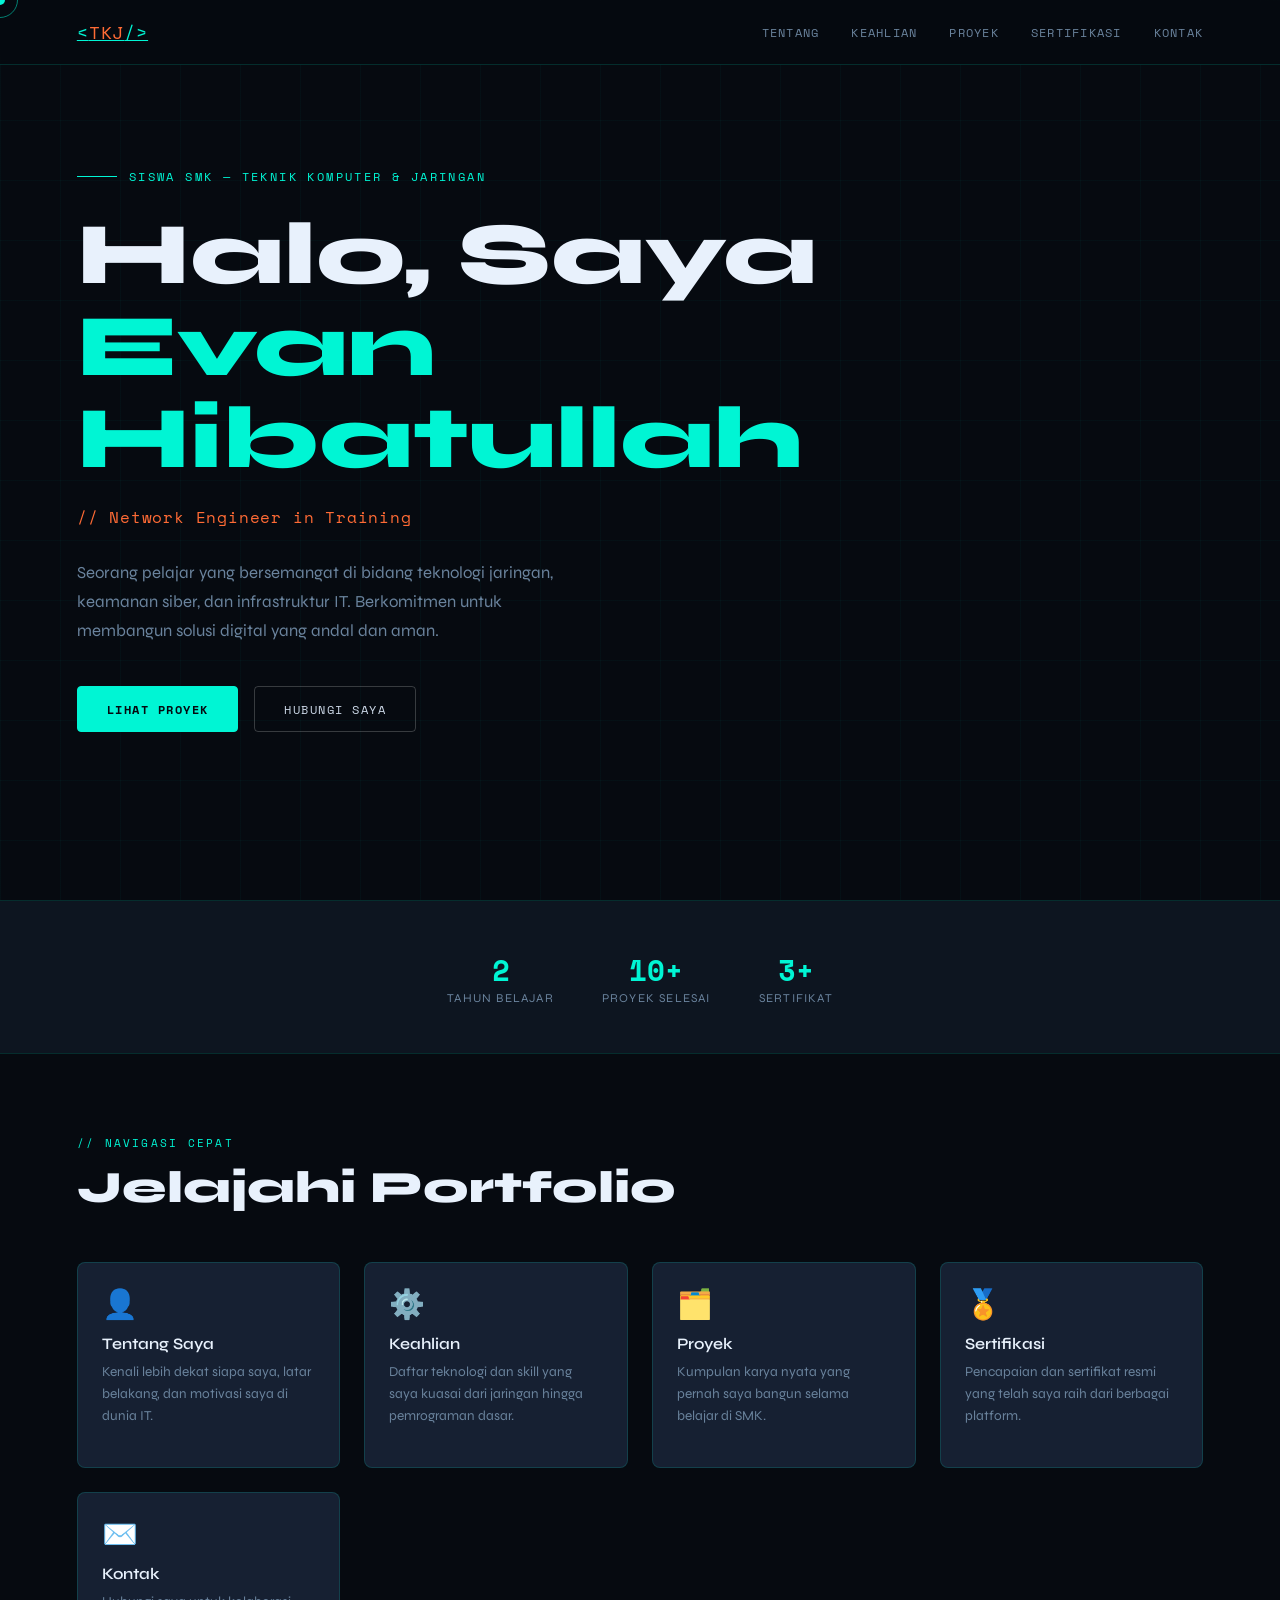
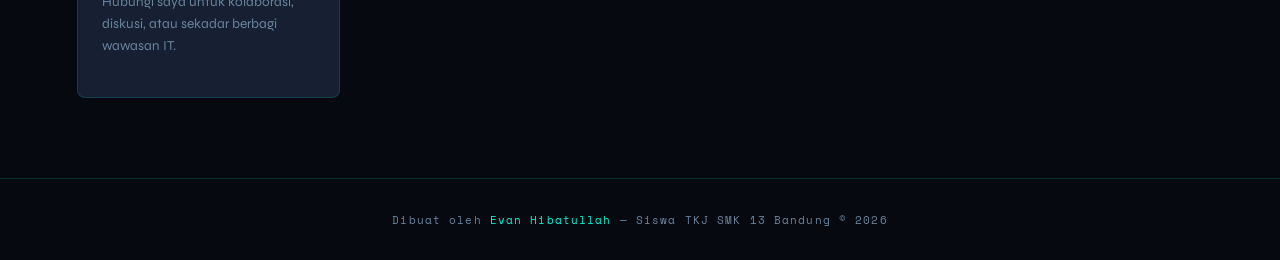
==== index.html @ 5858d68b "Add files via upload" ====
<!DOCTYPE html>
<html lang="id">
<head>
  <meta charset="UTF-8" />
  <meta name="viewport" content="width=device-width, initial-scale=1.0" />
  <title>Evan Hibatullah — Portfolio</title>
  <link rel="preconnect" href="https://fonts.googleapis.com" />
  <link href="https://fonts.googleapis.com/css2?family=Space+Mono:wght@400;700&family=Syne:wght@400;600;800&display=swap" rel="stylesheet" />
  <link rel="stylesheet" href="style.css" />
</head>
<body>

<div class="cursor" id="cursor"></div>
<div class="cursor-ring" id="cursorRing"></div>

<!-- NAV -->
<nav>
  <a href="index.html" class="nav-logo">&lt;<span>TKJ</span>/&gt;</a>
  <ul class="nav-links">
    <li><a href="tentang.html">Tentang</a></li>
    <li><a href="keahlian.html">Keahlian</a></li>
    <li><a href="proyek.html">Proyek</a></li>
    <li><a href="sertifikasi.html">Sertifikasi</a></li>
    <li><a href="kontak.html">Kontak</a></li>
  </ul>
  <div class="hamburger" id="hamburger">
    <span></span><span></span><span></span>
  </div>
</nav>

<!-- HERO -->
<section class="hero">
  <div class="hero-content">
    <div class="hero-tag">Siswa SMK — Teknik Komputer &amp; Jaringan</div>
    <h1>
      Halo, Saya
      <span class="highlight">Evan Hibatullah</span>
    </h1>
    <p class="hero-sub">// Network Engineer in Training</p>
    <p class="hero-desc">
      Seorang pelajar yang bersemangat di bidang teknologi jaringan, keamanan siber, dan infrastruktur IT.
      Berkomitmen untuk membangun solusi digital yang andal dan aman.
    </p>
    <div class="btn-group">
      <a href="proyek.html" class="btn btn-primary">Lihat Proyek</a>
      <a href="kontak.html" class="btn btn-outline">Hubungi Saya</a>
    </div>
  </div>
</section>

<!-- Quick Stats Bar -->
<div class="divider"></div>
<section style="padding: 3rem 6%; background: var(--dark2);">
  <div style="display:flex; gap:3rem; flex-wrap:wrap; justify-content:center;">
    <div style="text-align:center;">
      <span class="stat-num">2</span>
      <span class="stat-label" style="display:block;">Tahun Belajar</span>
    </div>
    <div style="text-align:center;">
      <span class="stat-num">10+</span>
      <span class="stat-label" style="display:block;">Proyek Selesai</span>
    </div>
    <div style="text-align:center;">
      <span class="stat-num">3+</span>
      <span class="stat-label" style="display:block;">Sertifikat</span>
    </div>
  </div>
</section>
<div class="divider"></div>

<!-- Preview Cards -->
<section style="padding: 5rem 6%;">
  <div class="section-tag reveal">// Navigasi Cepat</div>
  <h2 class="section-title reveal">Jelajahi Portfolio</h2>
  <div class="skills-grid">
    <a href="tentang.html" class="skill-card reveal" style="text-decoration:none;">
      <div class="skill-icon">👤</div>
      <div class="skill-name">Tentang Saya</div>
      <div class="skill-desc">Kenali lebih dekat siapa saya, latar belakang, dan motivasi saya di dunia IT.</div>
    </a>
    <a href="keahlian.html" class="skill-card reveal" style="text-decoration:none;">
      <div class="skill-icon">⚙️</div>
      <div class="skill-name">Keahlian</div>
      <div class="skill-desc">Daftar teknologi dan skill yang saya kuasai dari jaringan hingga pemrograman dasar.</div>
    </a>
    <a href="proyek.html" class="skill-card reveal" style="text-decoration:none;">
      <div class="skill-icon">🗂️</div>
      <div class="skill-name">Proyek</div>
      <div class="skill-desc">Kumpulan karya nyata yang pernah saya bangun selama belajar di SMK.</div>
    </a>
    <a href="sertifikasi.html" class="skill-card reveal" style="text-decoration:none;">
      <div class="skill-icon">🏅</div>
      <div class="skill-name">Sertifikasi</div>
      <div class="skill-desc">Pencapaian dan sertifikat resmi yang telah saya raih dari berbagai platform.</div>
    </a>
    <a href="kontak.html" class="skill-card reveal" style="text-decoration:none;">
      <div class="skill-icon">✉️</div>
      <div class="skill-name">Kontak</div>
      <div class="skill-desc">Hubungi saya untuk kolaborasi, diskusi, atau sekadar berbagi wawasan IT.</div>
    </a>
  </div>
</section>

<!-- FOOTER -->
<footer>
  Dibuat oleh <span>Evan Hibatullah</span> — Siswa TKJ SMK 13 Bandung &copy; 2026
</footer>

<script src="main.js"></script>
</body>
</html>
---- style.css ----
/* ===========================
   RESET & ROOT VARIABLES
   =========================== */
*, *::before, *::after {
  box-sizing: border-box;
  margin: 0;
  padding: 0;
}

:root {
  --cyan:        #00f5d4;
  --cyan-dim:    #00c4aa;
  --orange:      #ff6b35;
  --dark:        #060a10;
  --dark2:       #0d1520;
  --dark3:       #111c2d;
  --surface:     #162032;
  --border:      rgba(0, 245, 212, 0.15);
  --text:        #cdd9e8;
  --text-muted:  #6a839d;
  --mono:        'Space Mono', monospace;
  --sans:        'Syne', sans-serif;
}

html {
  scroll-behavior: smooth;
}

body {
  background: var(--dark);
  color: var(--text);
  font-family: var(--sans);
  overflow-x: hidden;
  cursor: none;
}

/* ===========================
   CUSTOM CURSOR
   =========================== */
.cursor {
  width: 10px;
  height: 10px;
  background: var(--cyan);
  border-radius: 50%;
  position: fixed;
  top: 0;
  left: 0;
  pointer-events: none;
  z-index: 9999;
  transform: translate(-50%, -50%);
  transition: transform 0.1s ease;
  mix-blend-mode: screen;
}

.cursor-ring {
  width: 36px;
  height: 36px;
  border: 1px solid rgba(0, 245, 212, 0.5);
  border-radius: 50%;
  position: fixed;
  top: 0;
  left: 0;
  pointer-events: none;
  z-index: 9998;
  transform: translate(-50%, -50%);
  transition: all 0.12s ease;
}

/* ===========================
   GRID BACKGROUND
   =========================== */
body::before {
  content: '';
  position: fixed;
  inset: 0;
  background-image:
    linear-gradient(rgba(0, 245, 212, 0.03) 1px, transparent 1px),
    linear-gradient(90deg, rgba(0, 245, 212, 0.03) 1px, transparent 1px);
  background-size: 60px 60px;
  pointer-events: none;
  z-index: 0;
}

/* ===========================
   NAVIGATION
   =========================== */
nav {
  position: fixed;
  top: 0;
  left: 0;
  right: 0;
  z-index: 100;
  display: flex;
  justify-content: space-between;
  align-items: center;
  padding: 1.2rem 6%;
  background: rgba(6, 10, 16, 0.85);
  backdrop-filter: blur(12px);
  border-bottom: 1px solid var(--border);
}

.nav-logo {
  font-family: var(--mono);
  font-size: 1.1rem;
  color: var(--cyan);
  letter-spacing: 0.05em;
}

.nav-logo span {
  color: var(--orange);
}

.nav-links {
  display: flex;
  gap: 2rem;
  list-style: none;
}

.nav-links a {
  font-family: var(--mono);
  font-size: 0.78rem;
  color: var(--text-muted);
  text-decoration: none;
  letter-spacing: 0.1em;
  text-transform: uppercase;
  transition: color 0.2s;
}

.nav-links a:hover {
  color: var(--cyan);
}

.nav-links a.active {
  color: var(--cyan);
  position: relative;
}

.nav-links a.active::after {
  content: '';
  position: absolute;
  bottom: -4px;
  left: 0;
  right: 0;
  height: 1px;
  background: var(--cyan);
}

/* ===========================
   PAGE HERO (inner pages)
   =========================== */
.page-hero {
  min-height: 38vh;
  display: flex;
  align-items: flex-end;
  padding: 0 6% 3.5rem;
  position: relative;
  z-index: 1;
  border-bottom: 1px solid var(--border);
}

.page-hero-content {
  animation: fadeUp 0.8s ease forwards;
}

.page-hero-tag {
  font-family: var(--mono);
  font-size: 0.7rem;
  color: var(--cyan);
  letter-spacing: 0.2em;
  text-transform: uppercase;
  margin-bottom: 0.8rem;
  display: flex;
  align-items: center;
  gap: 0.75rem;
}

.page-hero-tag::before {
  content: '';
  width: 40px;
  height: 1px;
  background: var(--cyan);
}

.page-hero h1 {
  font-size: clamp(2rem, 5vw, 3.8rem);
  font-weight: 800;
  color: #e8f1fc;
  line-height: 1.1;
}

.page-hero h1 .highlight {
  color: var(--cyan);
}

.page-hero-desc {
  font-size: 1rem;
  color: var(--text-muted);
  margin-top: 1rem;
  max-width: 520px;
  line-height: 1.7;
}

.hamburger {
  display: none;
  flex-direction: column;
  gap: 5px;
  cursor: pointer;
  padding: 4px;
}

.hamburger span {
  display: block;
  width: 24px;
  height: 2px;
  background: var(--cyan);
  border-radius: 2px;
  transition: all 0.3s;
}

/* ===========================
   SECTION SHARED
   =========================== */
section {
  position: relative;
  z-index: 1;
  padding: 6rem 6%;
}

.section-tag {
  font-family: var(--mono);
  font-size: 0.7rem;
  color: var(--cyan);
  letter-spacing: 0.2em;
  text-transform: uppercase;
  margin-bottom: 0.6rem;
}

.section-title {
  font-size: clamp(1.8rem, 4vw, 2.8rem);
  font-weight: 800;
  color: #e8f1fc;
  margin-bottom: 3rem;
}

.divider {
  width: 100%;
  height: 1px;
  background: var(--border);
  position: relative;
  z-index: 1;
}

/* ===========================
   HERO
   =========================== */
.hero {
  min-height: 100vh;
  display: flex;
  align-items: center;
  padding: 0 6%;
}

.hero-content {
  max-width: 780px;
  animation: fadeUp 0.8s ease forwards;
}

.hero-tag {
  font-family: var(--mono);
  font-size: 0.75rem;
  color: var(--cyan);
  letter-spacing: 0.2em;
  text-transform: uppercase;
  margin-bottom: 1.5rem;
  display: flex;
  align-items: center;
  gap: 0.75rem;
}

.hero-tag::before {
  content: '';
  width: 40px;
  height: 1px;
  background: var(--cyan);
}

.hero h1 {
  font-size: clamp(2.8rem, 7vw, 5.5rem);
  font-weight: 800;
  line-height: 1.05;
  color: #e8f1fc;
  margin-bottom: 0.5rem;
}

.hero h1 .highlight {
  color: var(--cyan);
  display: block;
}

.hero-sub {
  font-family: var(--mono);
  font-size: 1rem;
  color: var(--orange);
  margin: 1.2rem 0 1.8rem;
  letter-spacing: 0.05em;
}

.hero-desc {
  font-size: 1.05rem;
  color: var(--text-muted);
  line-height: 1.75;
  max-width: 520px;
  margin-bottom: 2.5rem;
}

.btn-group {
  display: flex;
  gap: 1rem;
  flex-wrap: wrap;
}

.btn {
  font-family: var(--mono);
  font-size: 0.78rem;
  letter-spacing: 0.12em;
  text-transform: uppercase;
  padding: 0.8rem 1.8rem;
  border-radius: 4px;
  cursor: none;
  text-decoration: none;
  transition: all 0.2s;
  display: inline-block;
}

.btn-primary {
  background: var(--cyan);
  color: var(--dark);
  border: 1px solid var(--cyan);
  font-weight: 700;
}

.btn-primary:hover {
  background: transparent;
  color: var(--cyan);
}

.btn-outline {
  background: transparent;
  color: var(--text);
  border: 1px solid rgba(255, 255, 255, 0.2);
}

.btn-outline:hover {
  border-color: var(--cyan);
  color: var(--cyan);
}

/* ===========================
   ABOUT
   =========================== */
.about-grid {
  display: grid;
  grid-template-columns: 1fr 1.4fr;
  gap: 4rem;
  align-items: center;
}

.about-avatar-wrap {
  display: flex;
  justify-content: center;
}

.about-avatar {
  position: relative;
  width: 260px;
  height: 260px;
}

.avatar-frame {
  width: 100%;
  height: 100%;
  border: 2px solid var(--cyan);
  border-radius: 8px;
  display: flex;
  align-items: center;
  justify-content: center;
  background: var(--surface);
  font-size: 5rem;
  position: relative;
  overflow: hidden;
}

.avatar-frame::before {
  content: '';
  position: absolute;
  top: -2px;
  left: -2px;
  right: -2px;
  bottom: -2px;
  background: linear-gradient(135deg, var(--cyan) 0%, transparent 50%, var(--orange) 100%);
  z-index: -1;
  border-radius: 8px;
  opacity: 0.4;
}

.avatar-frame{
    width:100%;
    height:100%;
    overflow:hidden;
    border-radius:10px;
}


.avatar-img{
    width:100%;
    height:100%;
    object-fit:cover;
    object-position:center top;
}

.avatar-dot {
  position: absolute;
  width: 12px;
  height: 12px;
  background: var(--orange);
  border-radius: 50%;
  bottom: -6px;
  right: -6px;
  box-shadow: 0 0 0 4px var(--dark);
}

.about-info {
  font-size: 1rem;
  line-height: 1.75;
  color: var(--text-muted);
}

.about-info p {
  margin-bottom: 1rem;
}

.about-info strong {
  color: var(--text);
}

.about-stats {
  display: flex;
  gap: 2rem;
  margin-top: 2rem;
}

.stat-num {
  font-family: var(--mono);
  font-size: 1.8rem;
  color: var(--cyan);
  font-weight: 700;
  display: block;
}

.stat-label {
  font-size: 0.75rem;
  color: var(--text-muted);
  text-transform: uppercase;
  letter-spacing: 0.1em;
}

/* ===========================
   SKILLS
   =========================== */
.skills-bg {
  background: var(--dark2);
}

.skills-grid {
  display: grid;
  grid-template-columns: repeat(auto-fit, minmax(260px, 1fr));
  gap: 1.5rem;
}

.skill-card {
  background: var(--surface);
  border: 1px solid var(--border);
  border-radius: 8px;
  padding: 1.5rem;
  transition: border-color 0.25s, transform 0.25s;
}

.skill-card:hover {
  border-color: var(--cyan);
  transform: translateY(-4px);
}

.skill-icon {
  font-size: 1.8rem;
  margin-bottom: 0.8rem;
}

.skill-name {
  font-weight: 600;
  font-size: 1rem;
  color: #e8f1fc;
  margin-bottom: 0.5rem;
}

.skill-desc {
  font-size: 0.85rem;
  color: var(--text-muted);
  line-height: 1.6;
  margin-bottom: 1rem;
}

.skill-tags {
  display: flex;
  flex-wrap: wrap;
  gap: 0.4rem;
}

.tag {
  font-family: var(--mono);
  font-size: 0.65rem;
  padding: 0.2rem 0.6rem;
  border-radius: 3px;
  background: rgba(0, 245, 212, 0.08);
  color: var(--cyan);
  border: 1px solid rgba(0, 245, 212, 0.2);
  letter-spacing: 0.05em;
}

/* ===========================
   PROJECTS
   =========================== */
.projects-grid {
  display: grid;
  grid-template-columns: repeat(auto-fit, minmax(300px, 1fr));
  gap: 1.5rem;
}

.project-card {
  background: var(--surface);
  border: 1px solid var(--border);
  border-radius: 8px;
  padding: 1.8rem;
  display: flex;
  flex-direction: column;
  transition: border-color 0.25s, transform 0.25s;
  position: relative;
  overflow: hidden;
}

.project-card::before {
  content: '';
  position: absolute;
  top: 0;
  left: 0;
  right: 0;
  height: 2px;
  background: linear-gradient(90deg, var(--cyan), var(--orange));
  transform: scaleX(0);
  transform-origin: left;
  transition: transform 0.3s;
}

.project-card:hover {
  border-color: rgba(0, 245, 212, 0.4);
  transform: translateY(-4px);
}

.project-card:hover::before {
  transform: scaleX(1);
}

.project-num {
  font-family: var(--mono);
  font-size: 0.65rem;
  color: var(--text-muted);
  letter-spacing: 0.15em;
  margin-bottom: 1rem;
}

.project-title {
  font-size: 1.1rem;
  font-weight: 600;
  color: #e8f1fc;
  margin-bottom: 0.6rem;
}

.project-desc {
  font-size: 0.85rem;
  color: var(--text-muted);
  line-height: 1.65;
  flex: 1;
  margin-bottom: 1.2rem;
}

.project-tags {
  display: flex;
  flex-wrap: wrap;
  gap: 0.4rem;
  margin-bottom: 1.2rem;
}

.project-link {
  font-family: var(--mono);
  font-size: 0.7rem;
  color: var(--cyan);
  text-decoration: none;
  letter-spacing: 0.1em;
  display: inline-flex;
  align-items: center;
  gap: 0.4rem;
  transition: gap 0.2s;
  align-self: flex-start;
}

.project-link:hover {
  gap: 0.8rem;
}

/* ===========================
   CERTIFICATIONS
   =========================== */
.cert-grid {
  display: grid;
  grid-template-columns: repeat(auto-fit, minmax(260px, 1fr));
  gap: 1rem;
}

.cert-card {
  background: var(--dark2);
  border: 1px solid var(--border);
  border-radius: 8px;
  padding: 1.2rem 1.4rem;
  display: flex;
  align-items: center;
  gap: 1rem;
  transition: border-color 0.2s;
}

.cert-card:hover {
  border-color: var(--orange);
}

.cert-badge {
  font-size: 1.5rem;
  flex-shrink: 0;
}

.cert-name {
  font-size: 0.9rem;
  font-weight: 600;
  color: #e8f1fc;
  margin-bottom: 0.2rem;
}

.cert-issuer {
  font-family: var(--mono);
  font-size: 0.7rem;
  color: var(--orange);
  letter-spacing: 0.08em;
}

/* ===========================
   CONTACT
   =========================== */
.contact-bg {
  background: var(--dark2);
}

.contact-inner {
  max-width: 680px;
  margin: 0 auto;
  text-align: center;
}

.contact-inner .section-title {
  margin-bottom: 1rem;
}

.contact-sub {
  font-size: 1rem;
  color: var(--text-muted);
  line-height: 1.7;
  margin-bottom: 2.5rem;
}

.contact-links {
  display: flex;
  justify-content: center;
  gap: 1rem;
  flex-wrap: wrap;
}

.contact-link {
  font-family: var(--mono);
  font-size: 0.75rem;
  letter-spacing: 0.1em;
  text-transform: uppercase;
  padding: 0.75rem 1.5rem;
  border-radius: 4px;
  text-decoration: none;
  border: 1px solid var(--border);
  color: var(--text);
  display: flex;
  align-items: center;
  gap: 0.5rem;
  transition: all 0.2s;
}

.contact-link:hover {
  border-color: var(--cyan);
  color: var(--cyan);
}

/* ===========================
   FOOTER
   =========================== */
footer {
  text-align: center;
  padding: 2rem 6%;
  font-family: var(--mono);
  font-size: 0.7rem;
  color: var(--text-muted);
  border-top: 1px solid var(--border);
  position: relative;
  z-index: 1;
  letter-spacing: 0.1em;
}

footer span {
  color: var(--cyan);
}

/* ===========================
   SCROLL ANIMATION
   =========================== */
.reveal {
  opacity: 0;
  transform: translateY(30px);
  transition: opacity 0.6s ease, transform 0.6s ease;
}

.reveal.visible {
  opacity: 1;
  transform: none;
}

/* ===========================
   KEYFRAMES
   =========================== */
@keyframes fadeUp {
  from {
    opacity: 0;
    transform: translateY(40px);
  }
  to {
    opacity: 1;
    transform: none;
  }
}

/* ===========================
   RESPONSIVE — MOBILE
   =========================== */
@media (max-width: 768px) {
  body {
    cursor: auto;
  }

  .cursor,
  .cursor-ring {
    display: none;
  }

  .btn {
    cursor: pointer;
  }

  nav {
    padding: 1rem 5%;
  }

  .nav-links {
    display: none;
    position: absolute;
    top: 100%;
    left: 0;
    right: 0;
    flex-direction: column;
    gap: 0;
    background: rgba(6, 10, 16, 0.97);
    border-bottom: 1px solid var(--border);
    padding: 1rem 0;
  }

  .nav-links.open {
    display: flex;
  }

  .nav-links li a {
    display: block;
    padding: 0.8rem 6%;
  }

  .hamburger {
    display: flex;
  }

  .about-grid {
    grid-template-columns: 1fr;
    gap: 2.5rem;
  }

  .about-stats {
    justify-content: space-between;
  }

  .skills-grid,
  .projects-grid,
  .cert-grid {
    grid-template-columns: 1fr;
  }

  .hero {
    padding-top: 5rem;
    padding-bottom: 3rem;
    align-items: flex-start;
  }
}
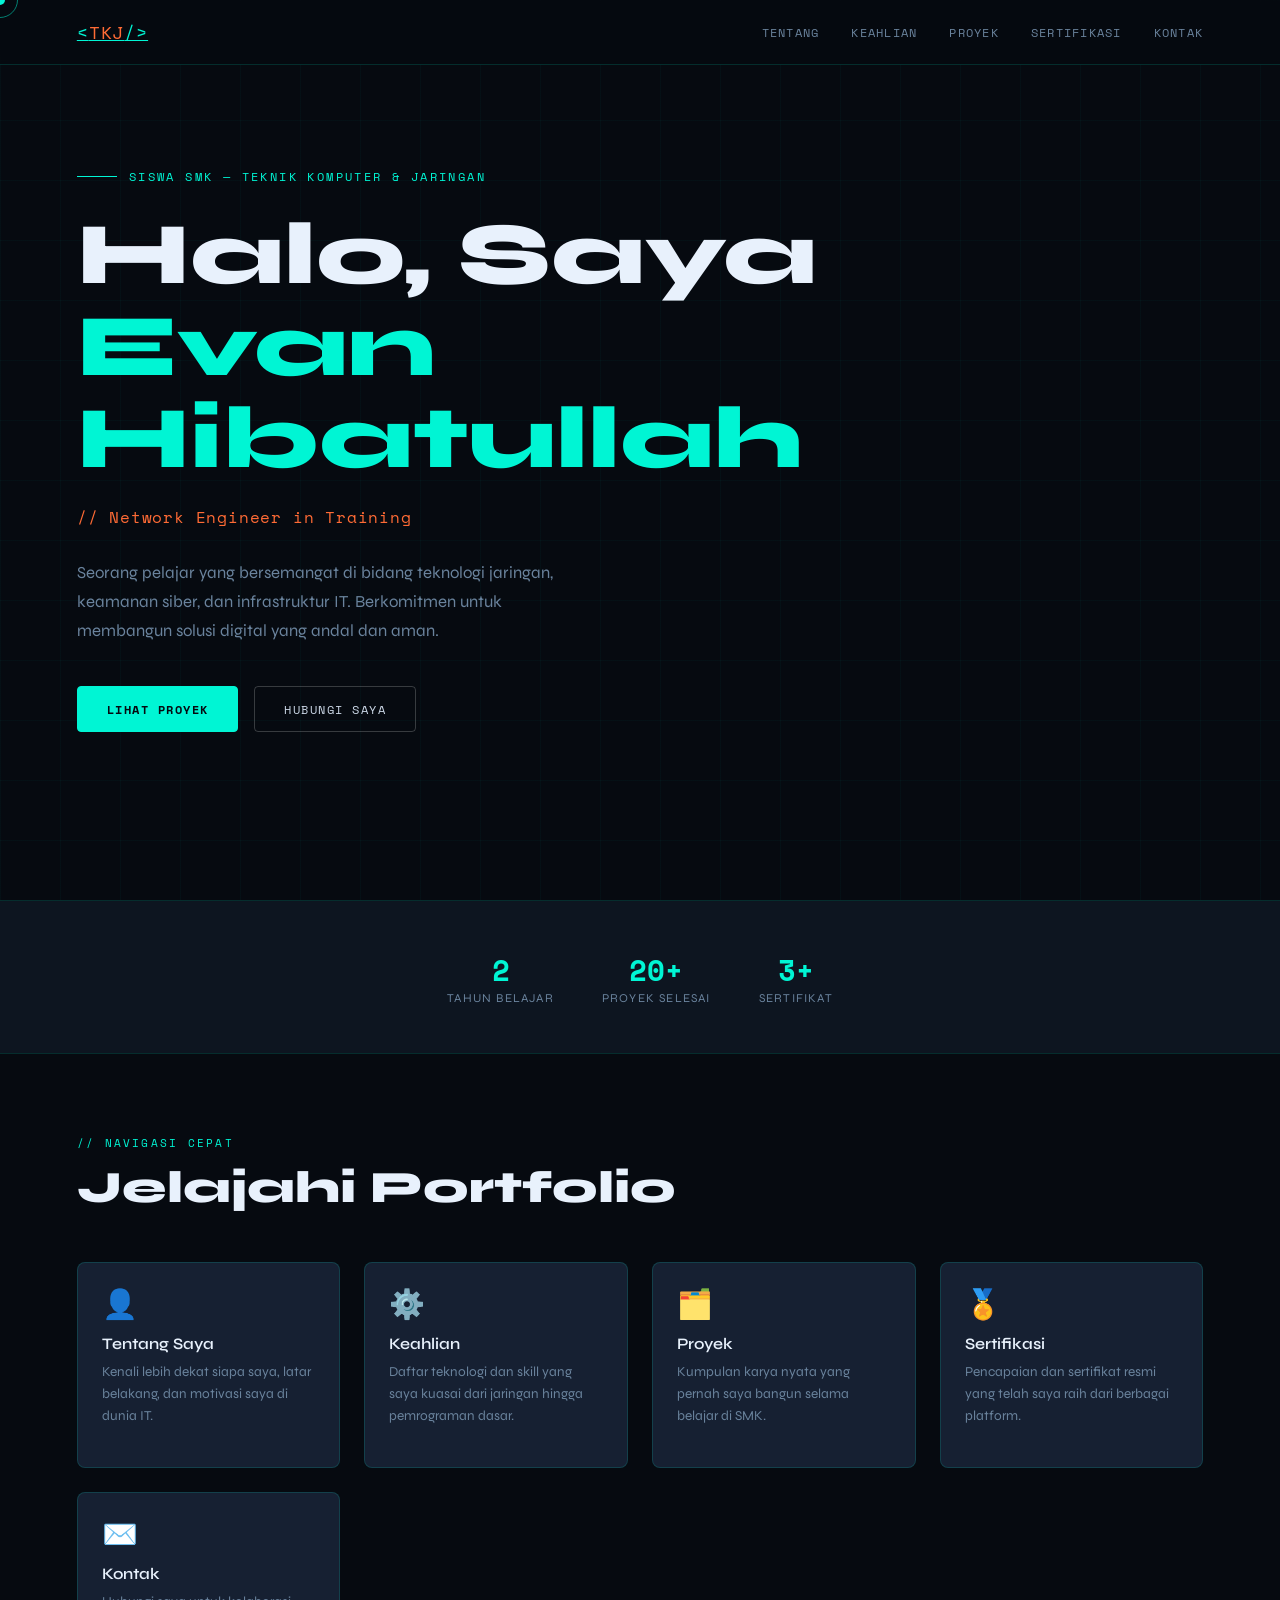
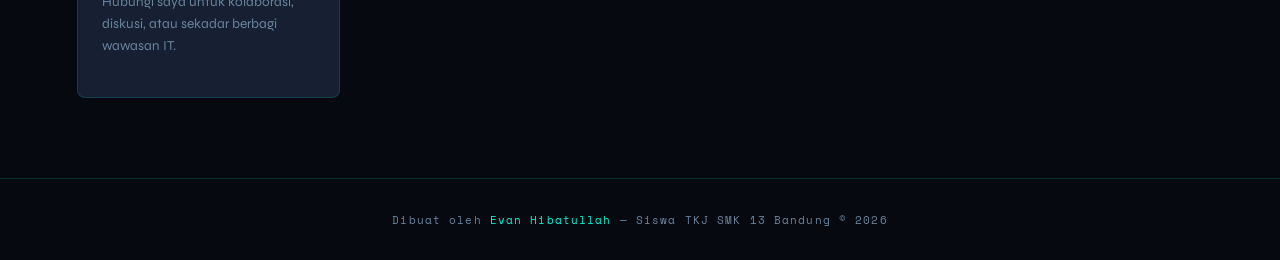
==== commit d7661737: "Update completed projects statistic from 10 to 20" ====
--- a/index.html
+++ b/index.html
@@ -57,7 +57,7 @@
       <span class="stat-label" style="display:block;">Tahun Belajar</span>
     </div>
     <div style="text-align:center;">
-      <span class="stat-num">10+</span>
+      <span class="stat-num">20+</span>
       <span class="stat-label" style="display:block;">Proyek Selesai</span>
     </div>
     <div style="text-align:center;">
